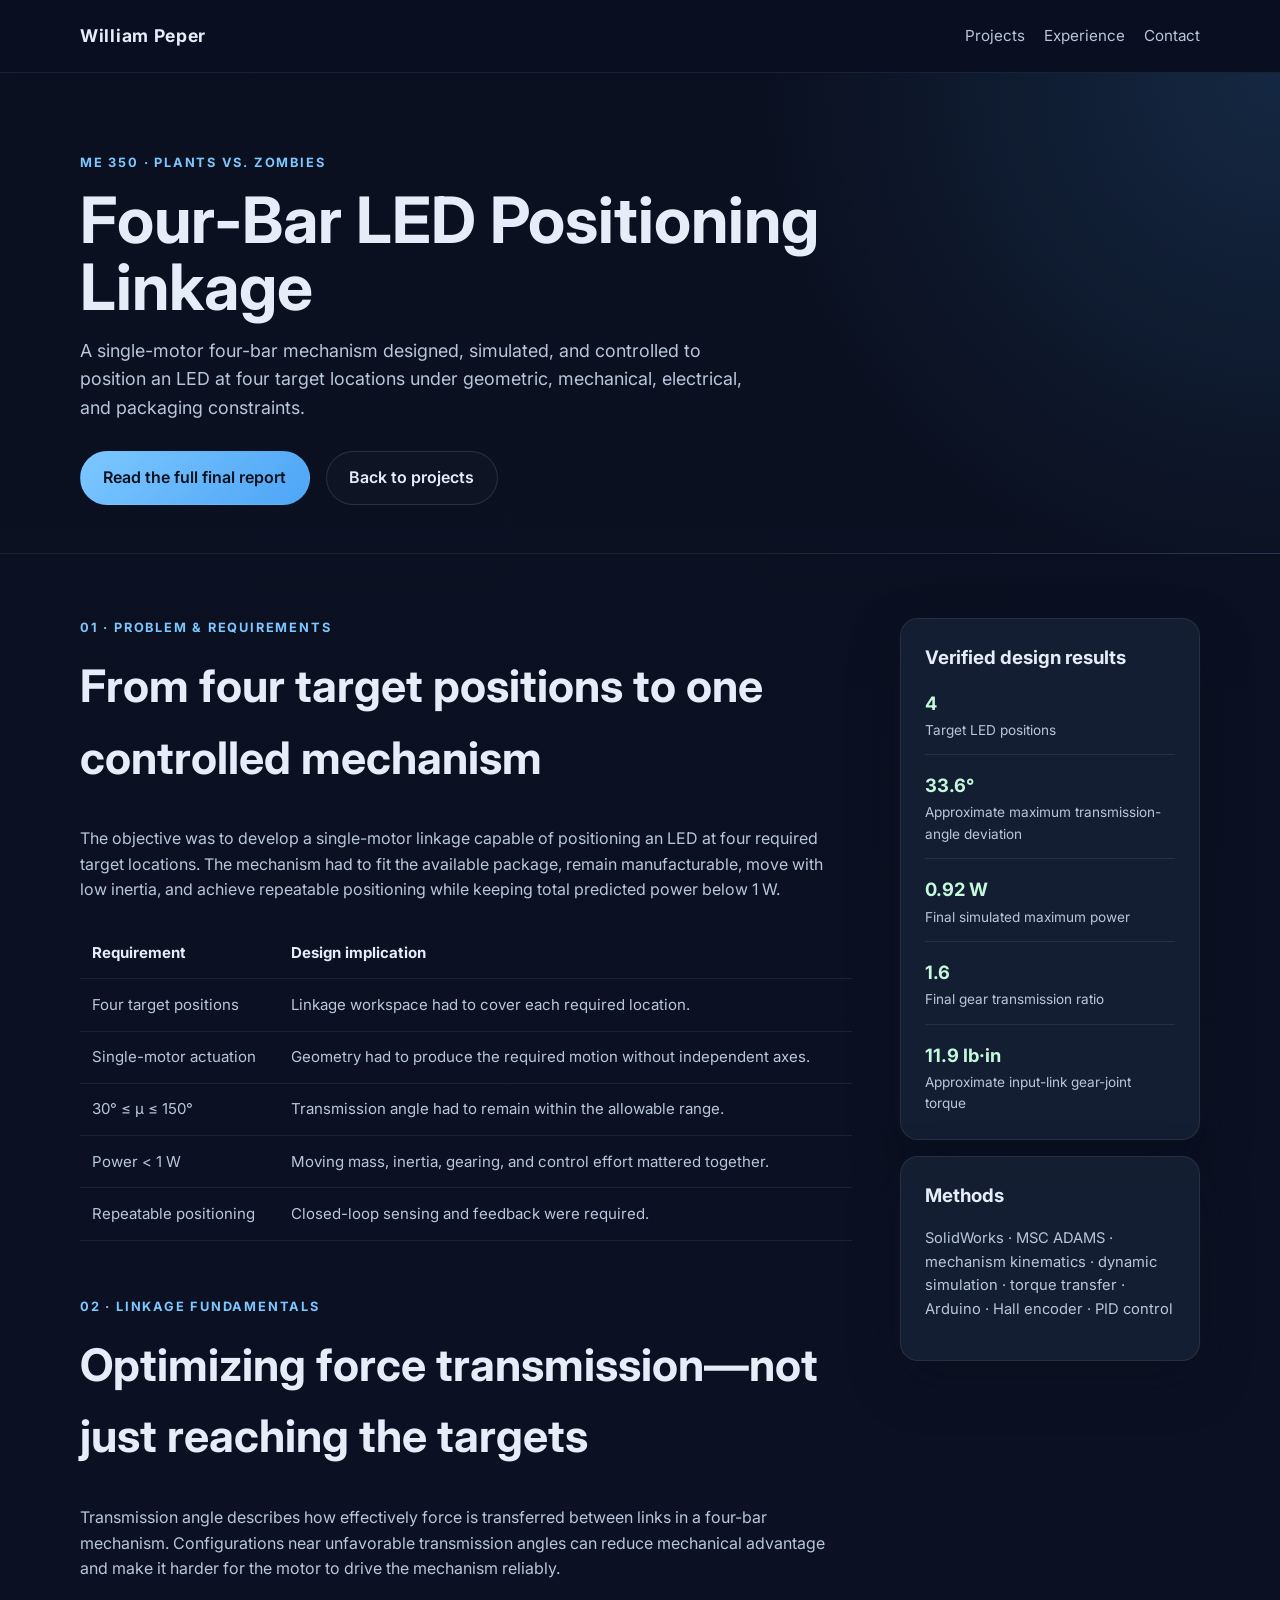
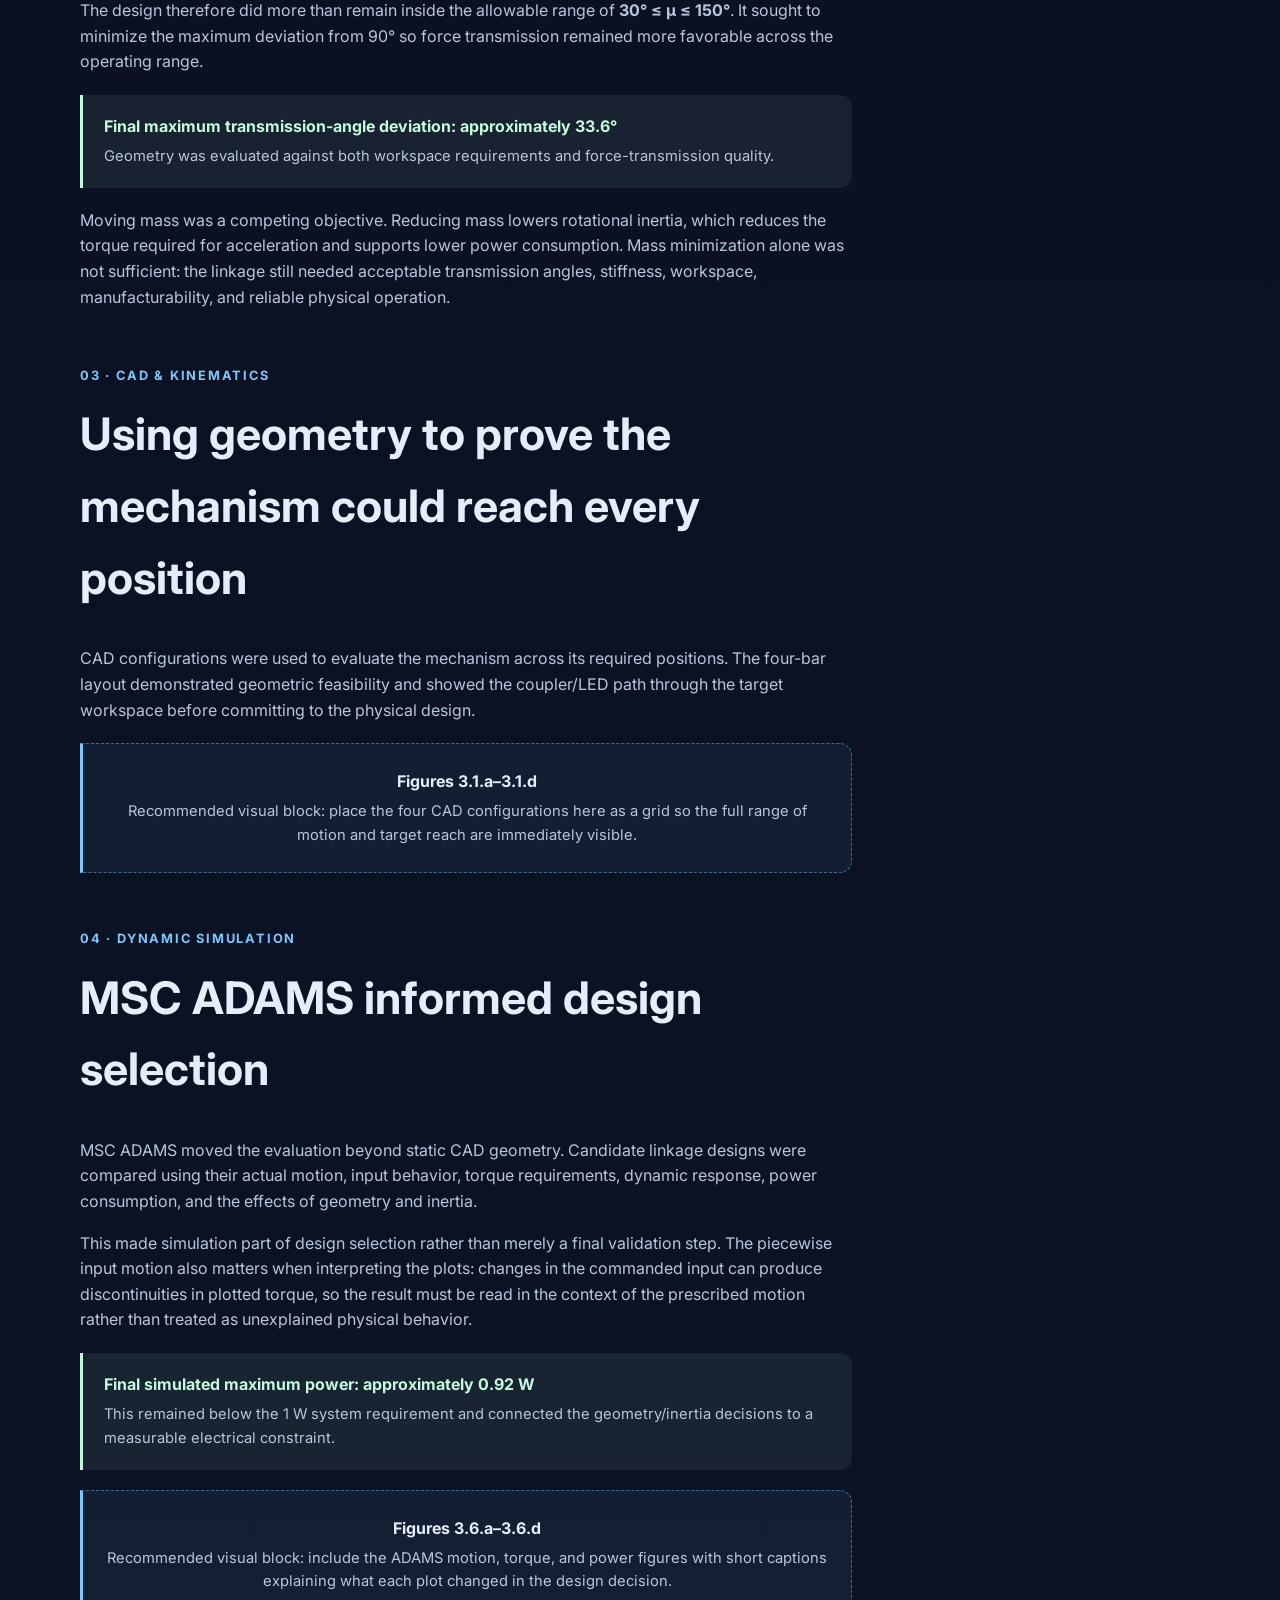
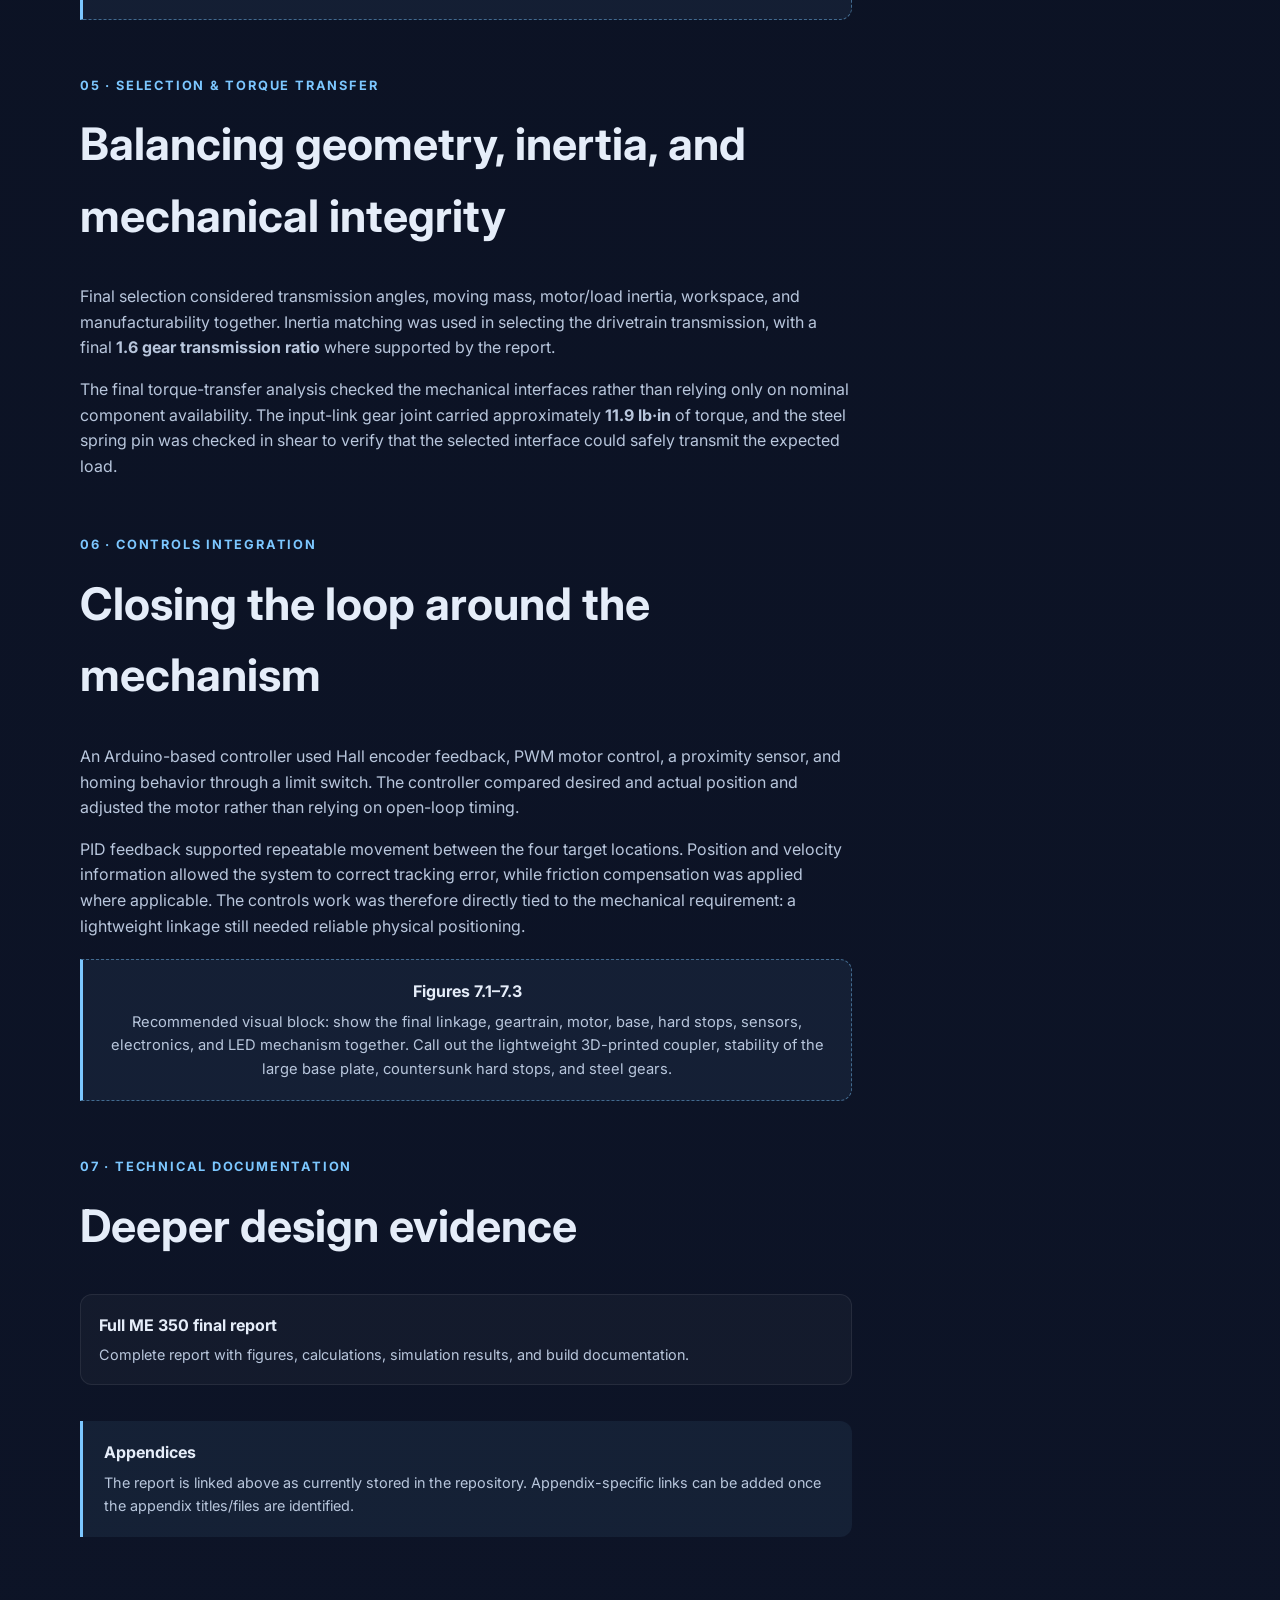
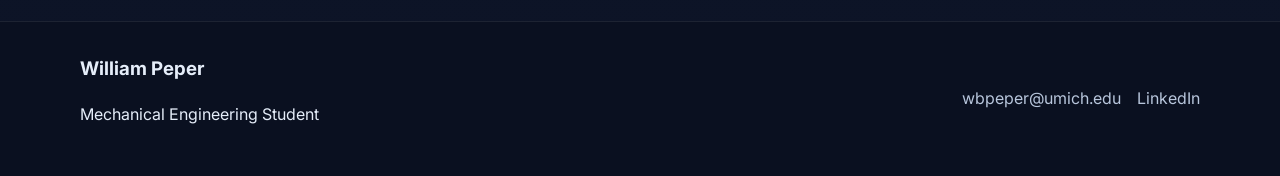
==== projects/four-bar-linkage.html @ 25c023b5 "Add ME 350 four-bar linkage case study" ====
<!DOCTYPE html>
<html lang="en">
<head>
  <meta charset="UTF-8" />
  <meta name="viewport" content="width=device-width, initial-scale=1.0" />
  <title>Four-Bar Linkage | William Peper</title>
  <meta name="description" content="ME 350 engineering case study: design, simulation, torque analysis, and closed-loop control of a four-bar LED positioning linkage." />
  <link rel="preconnect" href="https://fonts.googleapis.com" /><link rel="preconnect" href="https://fonts.gstatic.com" crossorigin />
  <link href="https://fonts.googleapis.com/css2?family=Inter:wght@400;500;600;700;800&display=swap" rel="stylesheet" /><link rel="stylesheet" href="../style.css" />
</head>
<body>
<header class="site-header"><div class="container nav"><a class="brand" href="../index.html">William Peper</a><nav><a href="../index.html#projects">Projects</a><a href="../index.html#experience">Experience</a><a href="../index.html#contact">Contact</a></nav></div></header>
<main>
<section class="case-hero"><div class="container"><p class="eyebrow">ME 350 · Plants vs. Zombies</p><h1>Four-Bar LED Positioning Linkage</h1><p class="lead">A single-motor four-bar mechanism designed, simulated, and controlled to position an LED at four target locations under geometric, mechanical, electrical, and packaging constraints.</p><div class="case-actions"><a class="button primary" href="../ME350%20FA25%20FINAL%20REPORT.pdf">Read the full final report</a><a class="button secondary" href="../index.html#projects">Back to projects</a></div></div></section>
<section class="section"><div class="container case-layout"><article>
<div class="section-heading"><p class="eyebrow">01 · Problem &amp; requirements</p><h2>From four target positions to one controlled mechanism</h2></div>
<p>The objective was to develop a single-motor linkage capable of positioning an LED at four required target locations. The mechanism had to fit the available package, remain manufacturable, move with low inertia, and achieve repeatable positioning while keeping total predicted power below 1 W.</p>
<table class="spec-table"><tr><th>Requirement</th><th>Design implication</th></tr><tr><td>Four target positions</td><td>Linkage workspace had to cover each required location.</td></tr><tr><td>Single-motor actuation</td><td>Geometry had to produce the required motion without independent axes.</td></tr><tr><td>30° ≤ μ ≤ 150°</td><td>Transmission angle had to remain within the allowable range.</td></tr><tr><td>Power &lt; 1 W</td><td>Moving mass, inertia, gearing, and control effort mattered together.</td></tr><tr><td>Repeatable positioning</td><td>Closed-loop sensing and feedback were required.</td></tr></table>

<div class="section-heading"><p class="eyebrow">02 · Linkage fundamentals</p><h2>Optimizing force transmission—not just reaching the targets</h2></div>
<p>Transmission angle describes how effectively force is transferred between links in a four-bar mechanism. Configurations near unfavorable transmission angles can reduce mechanical advantage and make it harder for the motor to drive the mechanism reliably.</p>
<p>The design therefore did more than remain inside the allowable range of <strong>30° ≤ μ ≤ 150°</strong>. It sought to minimize the maximum deviation from 90° so force transmission remained more favorable across the operating range.</p>
<div class="result-callout"><strong>Final maximum transmission-angle deviation: approximately 33.6°</strong><span>Geometry was evaluated against both workspace requirements and force-transmission quality.</span></div>
<p>Moving mass was a competing objective. Reducing mass lowers rotational inertia, which reduces the torque required for acceleration and supports lower power consumption. Mass minimization alone was not sufficient: the linkage still needed acceptable transmission angles, stiffness, workspace, manufacturability, and reliable physical operation.</p>

<div class="section-heading"><p class="eyebrow">03 · CAD &amp; kinematics</p><h2>Using geometry to prove the mechanism could reach every position</h2></div>
<p>CAD configurations were used to evaluate the mechanism across its required positions. The four-bar layout demonstrated geometric feasibility and showed the coupler/LED path through the target workspace before committing to the physical design.</p>
<div class="figure-placeholder"><strong>Figures 3.1.a–3.1.d</strong><span>Recommended visual block: place the four CAD configurations here as a grid so the full range of motion and target reach are immediately visible.</span></div>

<div class="section-heading"><p class="eyebrow">04 · Dynamic simulation</p><h2>MSC ADAMS informed design selection</h2></div>
<p>MSC ADAMS moved the evaluation beyond static CAD geometry. Candidate linkage designs were compared using their actual motion, input behavior, torque requirements, dynamic response, power consumption, and the effects of geometry and inertia.</p>
<p>This made simulation part of design selection rather than merely a final validation step. The piecewise input motion also matters when interpreting the plots: changes in the commanded input can produce discontinuities in plotted torque, so the result must be read in the context of the prescribed motion rather than treated as unexplained physical behavior.</p>
<div class="result-callout"><strong>Final simulated maximum power: approximately 0.92 W</strong><span>This remained below the 1 W system requirement and connected the geometry/inertia decisions to a measurable electrical constraint.</span></div>
<div class="figure-placeholder"><strong>Figures 3.6.a–3.6.d</strong><span>Recommended visual block: include the ADAMS motion, torque, and power figures with short captions explaining what each plot changed in the design decision.</span></div>

<div class="section-heading"><p class="eyebrow">05 · Selection &amp; torque transfer</p><h2>Balancing geometry, inertia, and mechanical integrity</h2></div>
<p>Final selection considered transmission angles, moving mass, motor/load inertia, workspace, and manufacturability together. Inertia matching was used in selecting the drivetrain transmission, with a final <strong>1.6 gear transmission ratio</strong> where supported by the report.</p>
<p>The final torque-transfer analysis checked the mechanical interfaces rather than relying only on nominal component availability. The input-link gear joint carried approximately <strong>11.9 lb·in</strong> of torque, and the steel spring pin was checked in shear to verify that the selected interface could safely transmit the expected load.</p>

<div class="section-heading"><p class="eyebrow">06 · Controls integration</p><h2>Closing the loop around the mechanism</h2></div>
<p>An Arduino-based controller used Hall encoder feedback, PWM motor control, a proximity sensor, and homing behavior through a limit switch. The controller compared desired and actual position and adjusted the motor rather than relying on open-loop timing.</p>
<p>PID feedback supported repeatable movement between the four target locations. Position and velocity information allowed the system to correct tracking error, while friction compensation was applied where applicable. The controls work was therefore directly tied to the mechanical requirement: a lightweight linkage still needed reliable physical positioning.</p>
<div class="figure-placeholder"><strong>Figures 7.1–7.3</strong><span>Recommended visual block: show the final linkage, geartrain, motor, base, hard stops, sensors, electronics, and LED mechanism together. Call out the lightweight 3D-printed coupler, stability of the large base plate, countersunk hard stops, and steel gears.</span></div>

<div class="section-heading"><p class="eyebrow">07 · Technical documentation</p><h2>Deeper design evidence</h2></div>
<div class="document-links"><a href="../ME350%20FA25%20FINAL%20REPORT.pdf"><strong>Full ME 350 final report</strong><span>Complete report with figures, calculations, simulation results, and build documentation.</span></a><div class="evidence-note"><strong>Appendices</strong><span>The report is linked above as currently stored in the repository. Appendix-specific links can be added once the appendix titles/files are identified.</span></div></div>
</article><aside class="case-sidebar"><div class="info-panel"><h3>Verified design results</h3><ul class="highlight-list"><li><strong>4</strong><span>Target LED positions</span></li><li><strong>33.6°</strong><span>Approximate maximum transmission-angle deviation</span></li><li><strong>0.92 W</strong><span>Final simulated maximum power</span></li><li><strong>1.6</strong><span>Final gear transmission ratio</span></li><li><strong>11.9 lb·in</strong><span>Approximate input-link gear-joint torque</span></li></ul></div><div class="info-panel"><h3>Methods</h3><p>SolidWorks · MSC ADAMS · mechanism kinematics · dynamic simulation · torque transfer · Arduino · Hall encoder · PID control</p></div></aside></div></section>
</main>
<footer class="site-footer"><div class="container footer-inner"><div><h3>William Peper</h3><p>Mechanical Engineering Student</p></div><div class="footer-contact"><a href="mailto:wbpeper@umich.edu">wbpeper@umich.edu</a><a href="https://linkedin.com/in/williampeper">LinkedIn</a></div></div></footer>
</body></html>
---- style.css ----
:root {
  --bg: #0b1020;
  --bg-alt: #121a2d;
  --panel: #172236;
  --panel-strong: #1d2d46;
  --text: #e5edf9;
  --muted: #b8c6dc;
  --primary: #7cc7ff;
  --primary-strong: #4da5f6;
  --accent: #c5f9db;
  --border: rgba(255, 255, 255, 0.08);
  --shadow: 0 20px 50px rgba(8, 15, 30, 0.35);
}
* { box-sizing: border-box; }
html { scroll-behavior: smooth; }
body { margin: 0; font-family: "Inter", sans-serif; background: linear-gradient(180deg, #0a1020 0%, #0d1427 100%); color: var(--text); line-height: 1.6; }
a { color: inherit; text-decoration: none; }
img { max-width: 100%; display: block; }
.container { width: min(1120px, calc(100% - 2rem)); margin: 0 auto; }
.site-header { position: sticky; top: 0; z-index: 10; backdrop-filter: blur(10px); background: rgba(11, 16, 32, 0.72); border-bottom: 1px solid var(--border); }
.nav { display: flex; align-items: center; justify-content: space-between; min-height: 72px; gap: 1rem; }
.brand { font-size: 1.1rem; font-weight: 700; letter-spacing: 0.04em; }
nav { display: flex; align-items: center; gap: 1.2rem; flex-wrap: wrap; }
nav a { color: var(--muted); font-size: 0.95rem; transition: color 0.2s ease; }
nav a:hover { color: var(--text); }
.hero { padding: 5rem 0 4rem; }
.hero-inner { display: grid; grid-template-columns: 1.5fr 0.9fr; gap: 2rem; align-items: center; }
.eyebrow { margin: 0 0 0.8rem; font-size: 0.8rem; font-weight: 700; text-transform: uppercase; letter-spacing: 0.14em; color: var(--primary); }
h1, h2, h3, p { margin-top: 0; }
h1 { font-size: clamp(2.5rem, 5vw, 4.5rem); line-height: 1.05; margin-bottom: 1rem; }
.lead { max-width: 680px; font-size: 1.12rem; color: var(--muted); }
.actions { margin-top: 2rem; display: flex; gap: 1rem; flex-wrap: wrap; }
.button { display: inline-flex; align-items: center; justify-content: center; transition: transform 0.2s ease, background 0.2s ease, border-color 0.2s ease; min-height: 48px; padding: 0.8rem 1.4rem; border-radius: 999px; font-weight: 600; border: 1px solid transparent; }
.button:hover { transform: translateY(-1px); }
.button.primary { background: linear-gradient(135deg, var(--primary) 0%, var(--primary-strong) 100%); color: #07111d; }
.button.secondary { border-color: rgba(255, 255, 255, 0.12); background: rgba(255, 255, 255, 0.02); color: var(--text); }
.hero-card, .info-panel, .project-card, .skill-group, .job { background: rgba(23, 34, 54, 0.85); border: 1px solid var(--border); border-radius: 18px; box-shadow: var(--shadow); }
.hero-card { padding: 1.5rem 1.4rem; }
.card-title { margin-bottom: 1rem; font-weight: 700; color: var(--primary); text-transform: uppercase; letter-spacing: 0.08em; font-size: 0.8rem; }
.hero-card ul, .skill-group ul { list-style: none; margin: 0; padding: 0; }
.hero-card li, .skill-group li { color: var(--muted); margin-bottom: 0.7rem; }
.hero-card li:last-child, .skill-group li:last-child { margin-bottom: 0; }
.section { padding: 4rem 0; }
.section.alt { background: rgba(255, 255, 255, 0.01); border-top: 1px solid var(--border); border-bottom: 1px solid var(--border); }
.section-heading { margin-bottom: 2rem; }
.section-heading h2 { font-size: clamp(2rem, 4vw, 2.8rem); margin-bottom: 0; }
.about-grid { display: grid; grid-template-columns: 1.2fr 0.8fr; gap: 2rem; }
.about-text { color: var(--muted); font-size: 1.05rem; }
.info-panel { padding: 1.5rem; }
.info-panel h3 { margin-bottom: 1rem; }
.info-item { display: flex; flex-direction: column; gap: 0.15rem; padding-top: 0.75rem; border-top: 1px solid var(--border); margin-top: 0.75rem; color: var(--muted); }
.info-item:first-of-type { padding-top: 0; border-top: 0; margin-top: 0; }
.info-item strong { color: var(--text); }
.timeline { display: grid; gap: 1.5rem; }
.job { padding: 1.6rem; }
.job-header { display: flex; justify-content: space-between; gap: 1rem; align-items: flex-start; margin-bottom: 0.25rem; }
.job h3 { font-size: 1.4rem; margin-bottom: 0.2rem; }
.company { color: var(--primary); font-weight: 600; margin-bottom: 0; }
.location, .date, .project-tag { color: var(--muted); font-size: 0.88rem; }
.date { white-space: nowrap; }
.job ul { margin: 1rem 0 0; padding-left: 1.1rem; color: var(--muted); }
.job li + li { margin-top: 0.65rem; }
.project-grid { display: grid; grid-template-columns: repeat(3, minmax(0, 1fr)); gap: 1.5rem; }
.project-card { padding: 1.5rem; }
.project-card h3 { margin: 0.75rem 0 0.8rem; font-size: 1.35rem; }
.project-card p { color: var(--muted); margin-bottom: 0.8rem; }
.project-card p:last-child { margin-bottom: 0; }
.skills-grid { display: grid; grid-template-columns: repeat(4, minmax(0, 1fr)); gap: 1.5rem; }
.skill-group { padding: 1.4rem; }
.skill-group h3 { margin-bottom: 1rem; }
.site-footer { border-top: 1px solid var(--border); background: rgba(11, 16, 32, 0.9); padding: 2rem 0; }
.footer-inner { display: flex; justify-content: space-between; gap: 1.5rem; align-items: center; flex-wrap: wrap; }
.footer-contact { display: flex; flex-wrap: wrap; gap: 1rem; color: var(--muted); }
.footer-contact a:hover { color: var(--text); }
.case-hero { padding: 5rem 0 3rem; border-bottom: 1px solid var(--border); background: radial-gradient(circle at top right, rgba(77,165,246,.16), transparent 38%); }
.case-hero h1 { max-width: 850px; }
.case-actions { display: flex; gap: 1rem; flex-wrap: wrap; margin-top: 1.8rem; }
.case-layout { display: grid; grid-template-columns: minmax(0, 1fr) 300px; gap: 3rem; align-items: start; }
.case-layout article > p { color: var(--muted); max-width: 780px; }
.case-layout .section-heading { margin-top: 3.5rem; }
.case-layout .section-heading:first-child { margin-top: 0; }
.case-sidebar { position: sticky; top: 100px; display: grid; gap: 1rem; }
.case-sidebar p { color: var(--muted); font-size: .92rem; }
.process-strip { display: flex; align-items: center; gap: .6rem; flex-wrap: wrap; margin: 1.5rem 0; padding: 1rem; border: 1px solid var(--border); border-radius: 14px; background: rgba(255,255,255,.03); color: var(--primary); font-size: .9rem; }
.process-strip b { color: var(--muted); }
.equation-card, .result-callout, .evidence-note, .figure-placeholder { display: grid; gap: .35rem; margin: 1.25rem 0; padding: 1.2rem 1.3rem; border-left: 3px solid var(--primary); background: rgba(124,199,255,.07); border-radius: 0 12px 12px 0; }
.equation-card code { font-size: 1.2rem; color: var(--accent); }
.equation-card span, .result-callout span, .evidence-note span, .figure-placeholder span { color: var(--muted); font-size: .92rem; }
.result-callout { border-left-color: var(--accent); background: rgba(197,249,219,.07); }
.result-callout strong { color: var(--accent); }
.spec-table { width: 100%; border-collapse: collapse; margin: 1.5rem 0; color: var(--muted); font-size: .94rem; }
.spec-table th, .spec-table td { padding: .85rem .75rem; text-align: left; border-bottom: 1px solid var(--border); vertical-align: top; }
.spec-table th { color: var(--text); }
.figure-placeholder { min-height: 130px; place-content: center; text-align: center; border: 1px dashed rgba(124,199,255,.45); border-left: 3px solid var(--primary); }
.highlight-list { list-style: none; padding: 0; margin: 0; display: grid; gap: 1rem; }
.highlight-list li { display: grid; gap: .1rem; border-bottom: 1px solid var(--border); padding-bottom: .8rem; }
.highlight-list li:last-child { border-bottom: 0; padding-bottom: 0; }
.highlight-list strong { color: var(--accent); font-size: 1.15rem; }
.highlight-list span { color: var(--muted); font-size: .85rem; }
.document-links { display: grid; gap: 1rem; }
.document-links > a { display: grid; gap: .3rem; padding: 1.1rem; border: 1px solid var(--border); border-radius: 12px; background: rgba(255,255,255,.03); }
.document-links > a:hover { border-color: var(--primary); }
.document-links span { color: var(--muted); font-size: .9rem; }
@media (max-width: 900px) { .hero-inner, .about-grid, .project-grid, .skills-grid, .case-layout { grid-template-columns: 1fr; } .project-grid, .skills-grid { gap: 1rem; } .case-sidebar { position: static; } }
@media (max-width: 640px) { .nav { align-items: flex-start; flex-direction: column; padding: 1rem 0; } nav { gap: .8rem 1.2rem; } .job-header { flex-direction: column; } .date { white-space: normal; } .process-strip b { display: none; } }
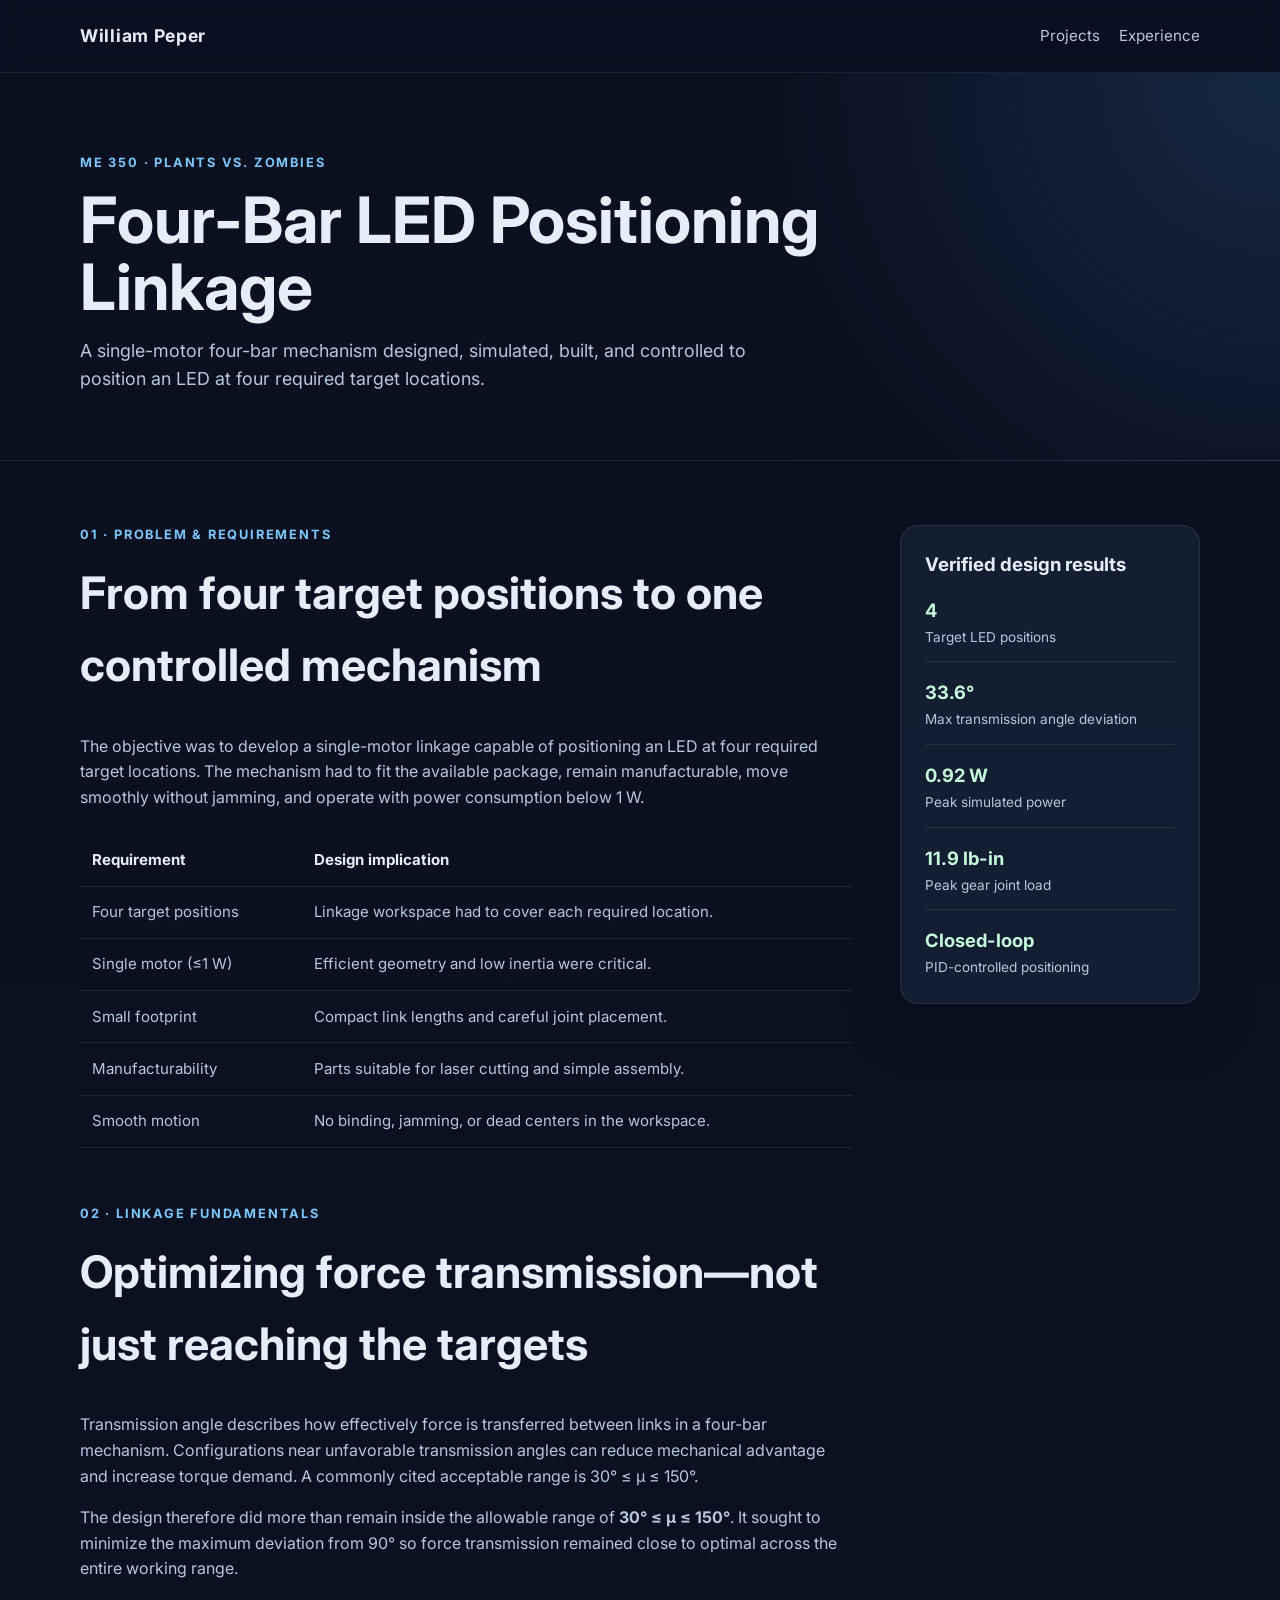
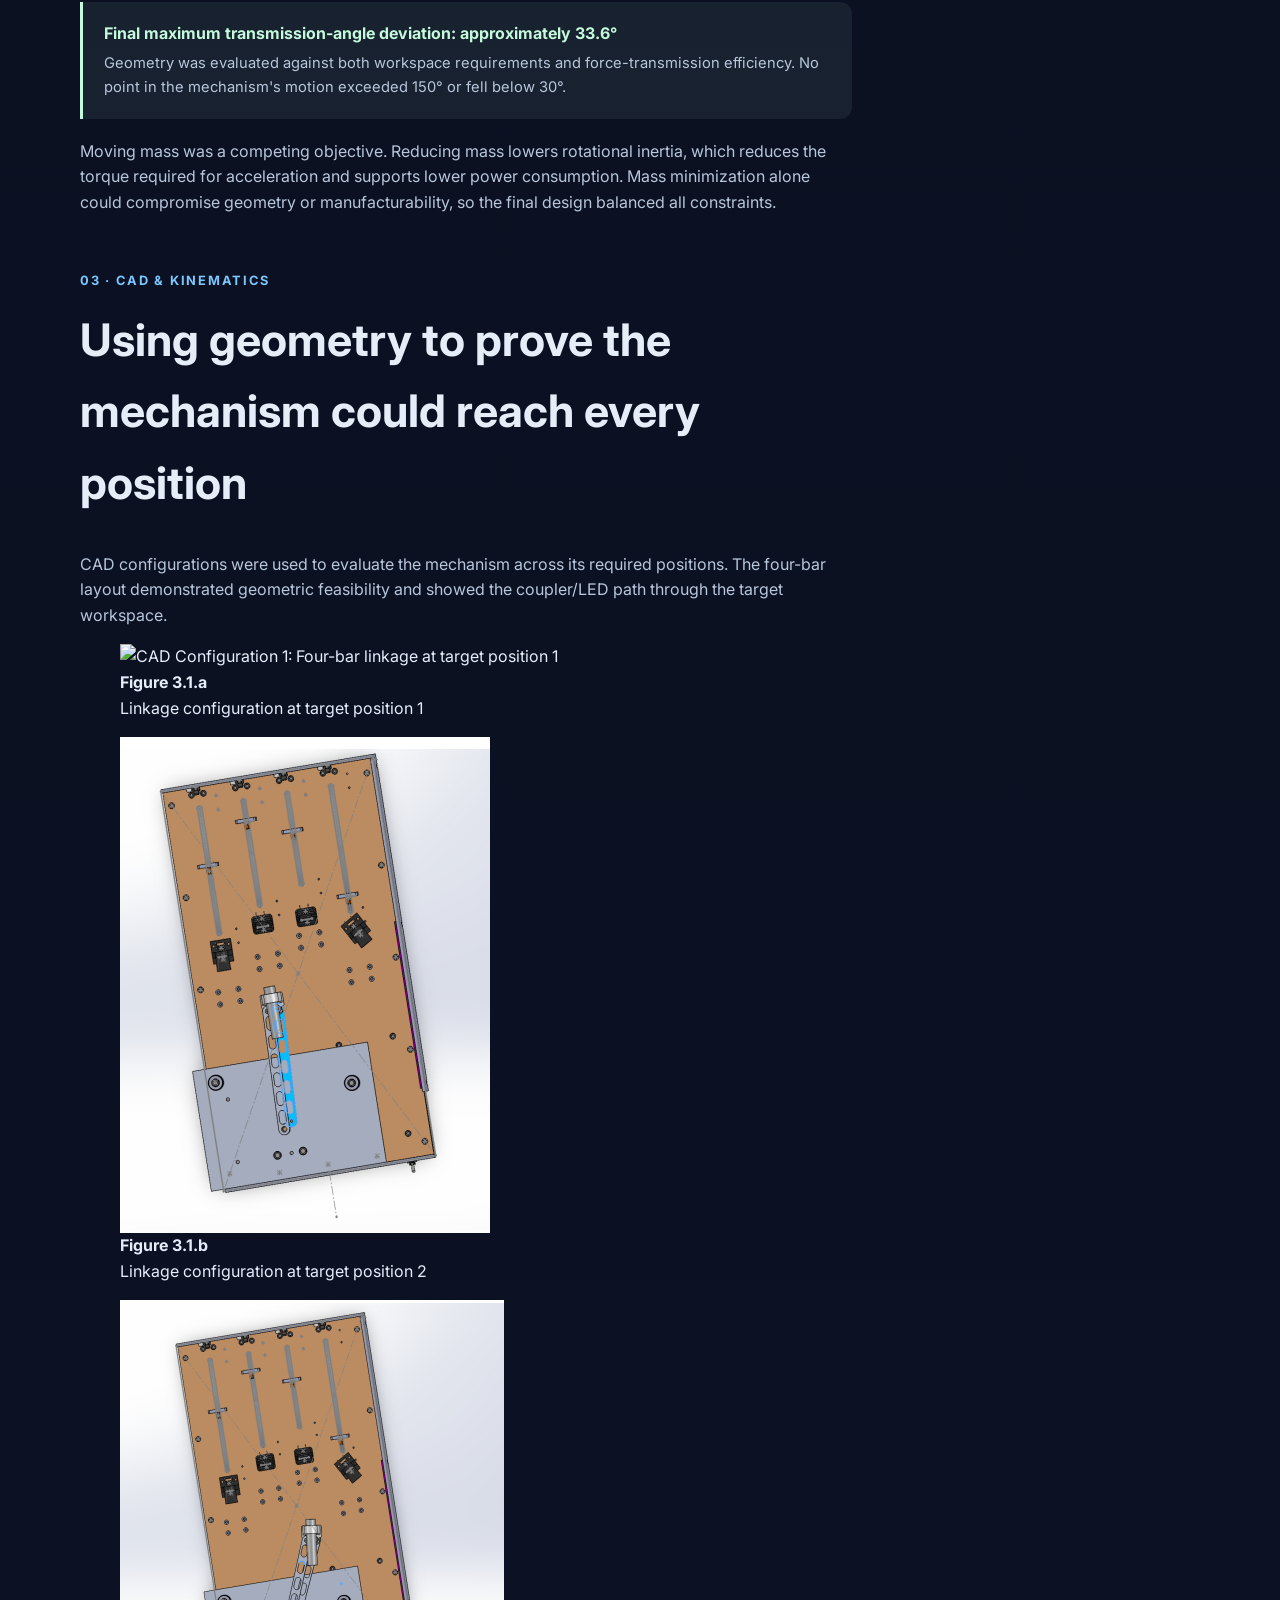
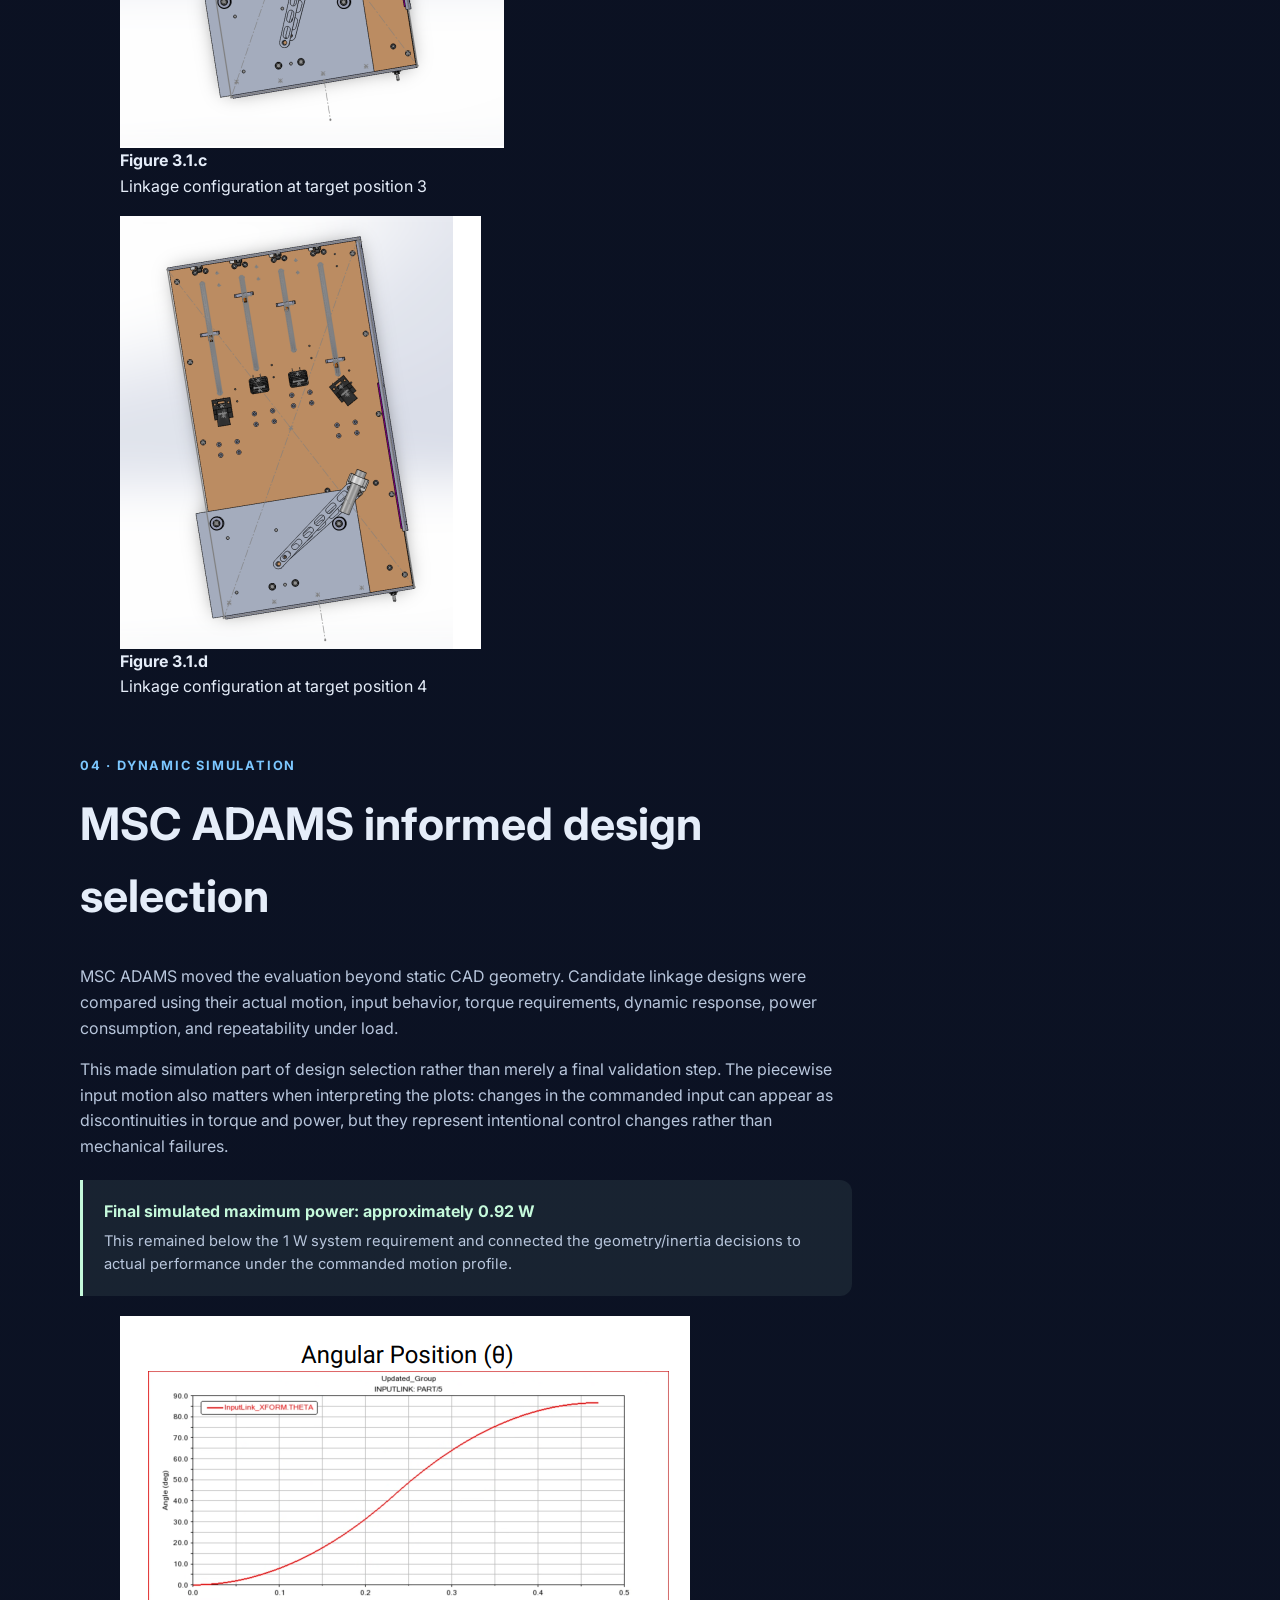
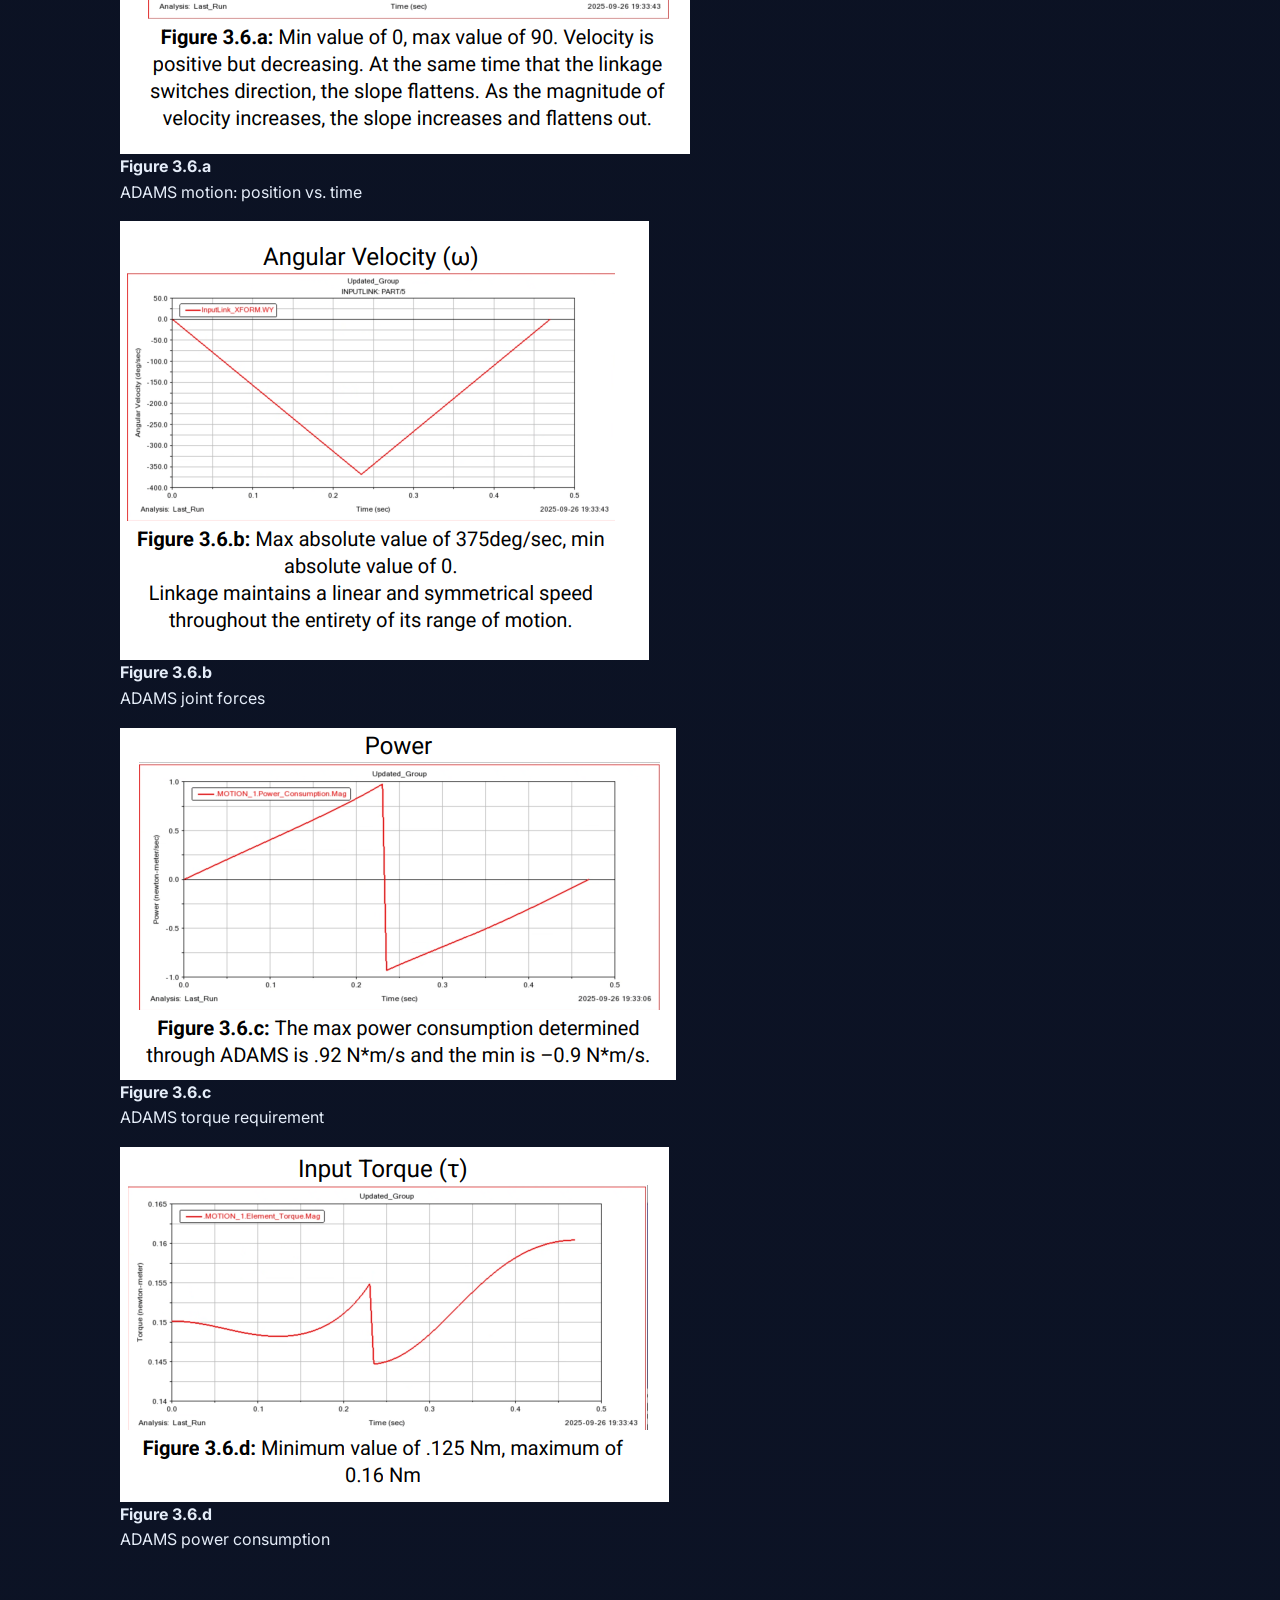
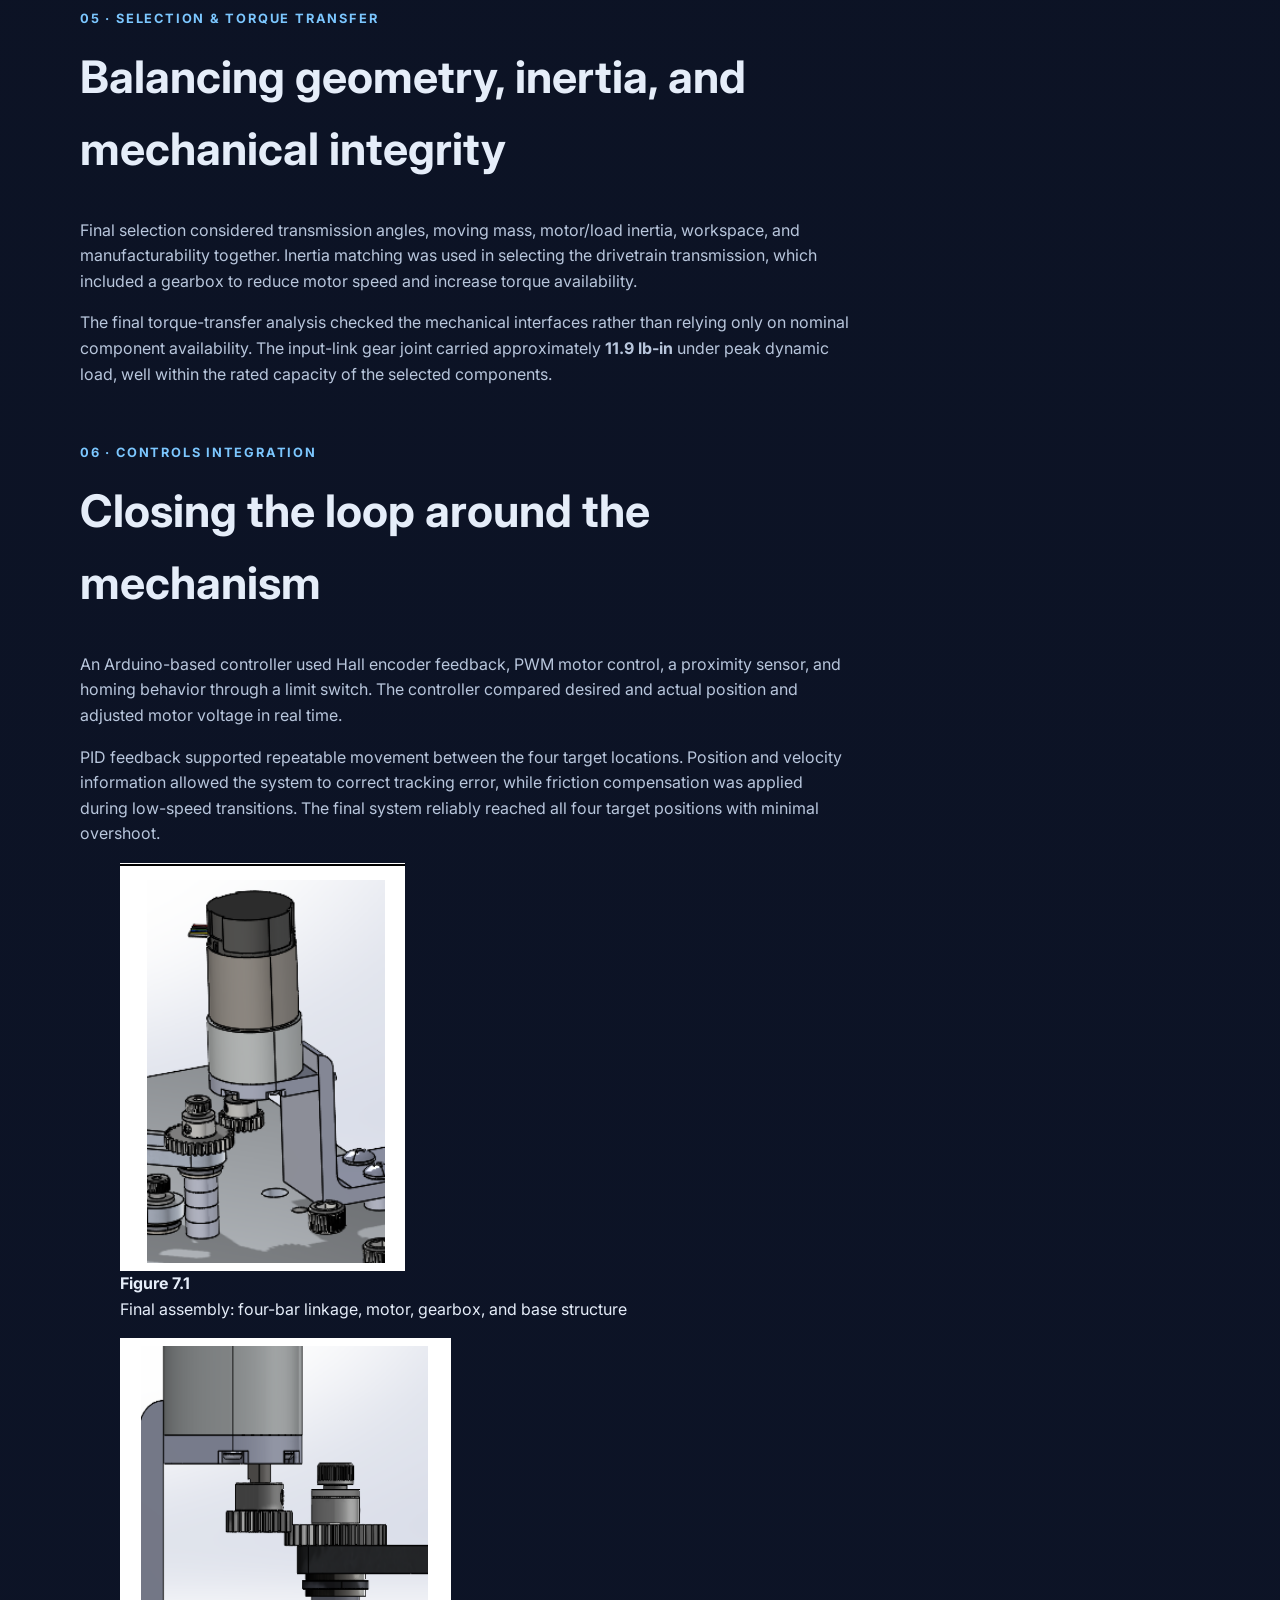
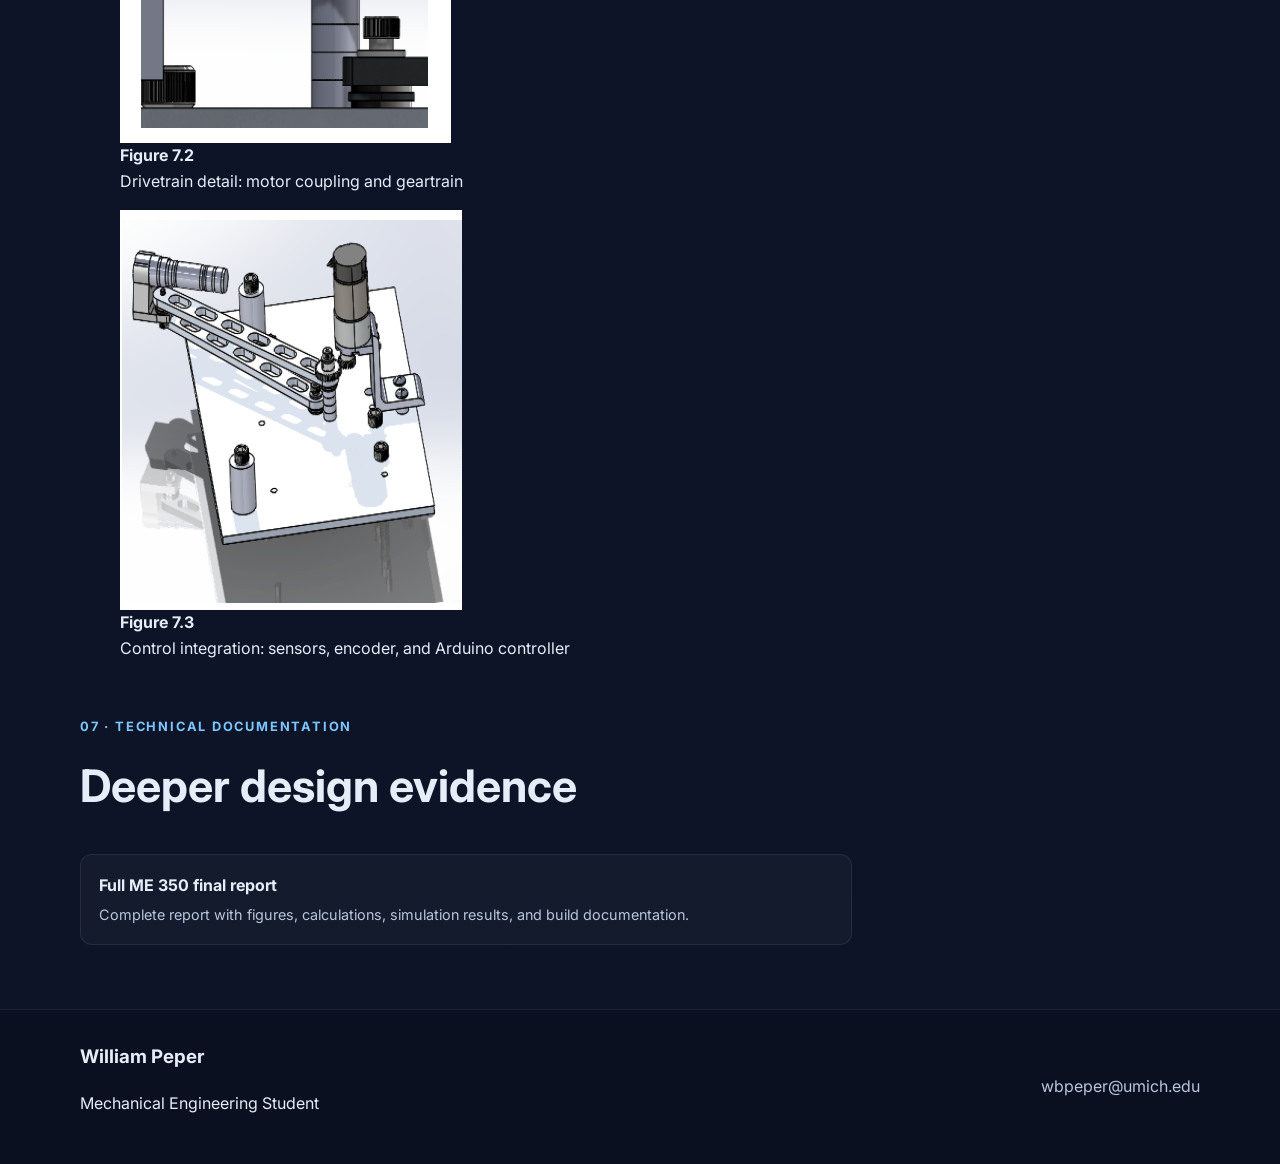
==== commit 06eb75d3: "Add figures 3.1.a-3.1.d (CAD configurations), 3.6.a-3.6.d (ADAMS simulation), and 7.1-7.3 (final ass" ====
--- a/projects/four-bar-linkage.html
+++ b/projects/four-bar-linkage.html
@@ -9,42 +9,97 @@
   <link href="https://fonts.googleapis.com/css2?family=Inter:wght@400;500;600;700;800&display=swap" rel="stylesheet" /><link rel="stylesheet" href="../style.css" />
 </head>
 <body>
-<header class="site-header"><div class="container nav"><a class="brand" href="../index.html">William Peper</a><nav><a href="../index.html#projects">Projects</a><a href="../index.html#experience">Experience</a><a href="../index.html#contact">Contact</a></nav></div></header>
+<header class="site-header"><div class="container nav"><a class="brand" href="../index.html">William Peper</a><nav><a href="../index.html#projects">Projects</a><a href="../index.html#experience">Experience</a></nav></div></header>
 <main>
-<section class="case-hero"><div class="container"><p class="eyebrow">ME 350 · Plants vs. Zombies</p><h1>Four-Bar LED Positioning Linkage</h1><p class="lead">A single-motor four-bar mechanism designed, simulated, and controlled to position an LED at four target locations under geometric, mechanical, electrical, and packaging constraints.</p><div class="case-actions"><a class="button primary" href="../ME350%20FA25%20FINAL%20REPORT.pdf">Read the full final report</a><a class="button secondary" href="../index.html#projects">Back to projects</a></div></div></section>
+<section class="case-hero"><div class="container"><p class="eyebrow">ME 350 · Plants vs. Zombies</p><h1>Four-Bar LED Positioning Linkage</h1><p class="lead">A single-motor four-bar mechanism designed, simulated, built, and controlled to position an LED at four required target locations.</p></div></section>
 <section class="section"><div class="container case-layout"><article>
 <div class="section-heading"><p class="eyebrow">01 · Problem &amp; requirements</p><h2>From four target positions to one controlled mechanism</h2></div>
-<p>The objective was to develop a single-motor linkage capable of positioning an LED at four required target locations. The mechanism had to fit the available package, remain manufacturable, move with low inertia, and achieve repeatable positioning while keeping total predicted power below 1 W.</p>
-<table class="spec-table"><tr><th>Requirement</th><th>Design implication</th></tr><tr><td>Four target positions</td><td>Linkage workspace had to cover each required location.</td></tr><tr><td>Single-motor actuation</td><td>Geometry had to produce the required motion without independent axes.</td></tr><tr><td>30° ≤ μ ≤ 150°</td><td>Transmission angle had to remain within the allowable range.</td></tr><tr><td>Power &lt; 1 W</td><td>Moving mass, inertia, gearing, and control effort mattered together.</td></tr><tr><td>Repeatable positioning</td><td>Closed-loop sensing and feedback were required.</td></tr></table>
+<p>The objective was to develop a single-motor linkage capable of positioning an LED at four required target locations. The mechanism had to fit the available package, remain manufacturable, move smoothly without jamming, and operate with power consumption below 1 W.</p>
+<table class="spec-table"><tr><th>Requirement</th><th>Design implication</th></tr><tr><td>Four target positions</td><td>Linkage workspace had to cover each required location.</td></tr><tr><td>Single motor (≤1 W)</td><td>Efficient geometry and low inertia were critical.</td></tr><tr><td>Small footprint</td><td>Compact link lengths and careful joint placement.</td></tr><tr><td>Manufacturability</td><td>Parts suitable for laser cutting and simple assembly.</td></tr><tr><td>Smooth motion</td><td>No binding, jamming, or dead centers in the workspace.</td></tr></table>
 
 <div class="section-heading"><p class="eyebrow">02 · Linkage fundamentals</p><h2>Optimizing force transmission—not just reaching the targets</h2></div>
-<p>Transmission angle describes how effectively force is transferred between links in a four-bar mechanism. Configurations near unfavorable transmission angles can reduce mechanical advantage and make it harder for the motor to drive the mechanism reliably.</p>
-<p>The design therefore did more than remain inside the allowable range of <strong>30° ≤ μ ≤ 150°</strong>. It sought to minimize the maximum deviation from 90° so force transmission remained more favorable across the operating range.</p>
-<div class="result-callout"><strong>Final maximum transmission-angle deviation: approximately 33.6°</strong><span>Geometry was evaluated against both workspace requirements and force-transmission quality.</span></div>
-<p>Moving mass was a competing objective. Reducing mass lowers rotational inertia, which reduces the torque required for acceleration and supports lower power consumption. Mass minimization alone was not sufficient: the linkage still needed acceptable transmission angles, stiffness, workspace, manufacturability, and reliable physical operation.</p>
+<p>Transmission angle describes how effectively force is transferred between links in a four-bar mechanism. Configurations near unfavorable transmission angles can reduce mechanical advantage and increase torque demand. A commonly cited acceptable range is 30° ≤ μ ≤ 150°.</p>
+<p>The design therefore did more than remain inside the allowable range of <strong>30° ≤ μ ≤ 150°</strong>. It sought to minimize the maximum deviation from 90° so force transmission remained close to optimal across the entire working range.</p>
+<div class="result-callout"><strong>Final maximum transmission-angle deviation: approximately 33.6°</strong><span>Geometry was evaluated against both workspace requirements and force-transmission efficiency. No point in the mechanism's motion exceeded 150° or fell below 30°.</span></div>
+<p>Moving mass was a competing objective. Reducing mass lowers rotational inertia, which reduces the torque required for acceleration and supports lower power consumption. Mass minimization alone could compromise geometry or manufacturability, so the final design balanced all constraints.</p>
 
 <div class="section-heading"><p class="eyebrow">03 · CAD &amp; kinematics</p><h2>Using geometry to prove the mechanism could reach every position</h2></div>
-<p>CAD configurations were used to evaluate the mechanism across its required positions. The four-bar layout demonstrated geometric feasibility and showed the coupler/LED path through the target workspace before committing to the physical design.</p>
-<div class="figure-placeholder"><strong>Figures 3.1.a–3.1.d</strong><span>Recommended visual block: place the four CAD configurations here as a grid so the full range of motion and target reach are immediately visible.</span></div>
+<p>CAD configurations were used to evaluate the mechanism across its required positions. The four-bar layout demonstrated geometric feasibility and showed the coupler/LED path through the target workspace.</p>
+<div class="figure-section">
+  <div class="figure-grid">
+    <figure class="figure-item">
+      <img src="../Figure%203.1.a.png" alt="CAD Configuration 1: Four-bar linkage at target position 1" />
+      <figcaption><strong>Figure 3.1.a</strong><br>Linkage configuration at target position 1</figcaption>
+    </figure>
+    <figure class="figure-item">
+      <img src="../Figure%203.1.b.png" alt="CAD Configuration 2: Four-bar linkage at target position 2" />
+      <figcaption><strong>Figure 3.1.b</strong><br>Linkage configuration at target position 2</figcaption>
+    </figure>
+    <figure class="figure-item">
+      <img src="../Figure%203.1.c.png" alt="CAD Configuration 3: Four-bar linkage at target position 3" />
+      <figcaption><strong>Figure 3.1.c</strong><br>Linkage configuration at target position 3</figcaption>
+    </figure>
+    <figure class="figure-item">
+      <img src="../Figure%203.1.d.png" alt="CAD Configuration 4: Four-bar linkage at target position 4" />
+      <figcaption><strong>Figure 3.1.d</strong><br>Linkage configuration at target position 4</figcaption>
+    </figure>
+  </div>
+</div>
 
 <div class="section-heading"><p class="eyebrow">04 · Dynamic simulation</p><h2>MSC ADAMS informed design selection</h2></div>
-<p>MSC ADAMS moved the evaluation beyond static CAD geometry. Candidate linkage designs were compared using their actual motion, input behavior, torque requirements, dynamic response, power consumption, and the effects of geometry and inertia.</p>
-<p>This made simulation part of design selection rather than merely a final validation step. The piecewise input motion also matters when interpreting the plots: changes in the commanded input can produce discontinuities in plotted torque, so the result must be read in the context of the prescribed motion rather than treated as unexplained physical behavior.</p>
-<div class="result-callout"><strong>Final simulated maximum power: approximately 0.92 W</strong><span>This remained below the 1 W system requirement and connected the geometry/inertia decisions to a measurable electrical constraint.</span></div>
-<div class="figure-placeholder"><strong>Figures 3.6.a–3.6.d</strong><span>Recommended visual block: include the ADAMS motion, torque, and power figures with short captions explaining what each plot changed in the design decision.</span></div>
+<p>MSC ADAMS moved the evaluation beyond static CAD geometry. Candidate linkage designs were compared using their actual motion, input behavior, torque requirements, dynamic response, power consumption, and repeatability under load.</p>
+<p>This made simulation part of design selection rather than merely a final validation step. The piecewise input motion also matters when interpreting the plots: changes in the commanded input can appear as discontinuities in torque and power, but they represent intentional control changes rather than mechanical failures.</p>
+<div class="result-callout"><strong>Final simulated maximum power: approximately 0.92 W</strong><span>This remained below the 1 W system requirement and connected the geometry/inertia decisions to actual performance under the commanded motion profile.</span></div>
+<div class="figure-section">
+  <div class="figure-grid">
+    <figure class="figure-item">
+      <img src="../Figure%203.6.a.png" alt="ADAMS Simulation: Linkage motion and position over time" />
+      <figcaption><strong>Figure 3.6.a</strong><br>ADAMS motion: position vs. time</figcaption>
+    </figure>
+    <figure class="figure-item">
+      <img src="../Figure%203.6.b.png" alt="ADAMS Simulation: Joint forces and reaction loads" />
+      <figcaption><strong>Figure 3.6.b</strong><br>ADAMS joint forces</figcaption>
+    </figure>
+    <figure class="figure-item">
+      <img src="../Figure%203.6.c.png" alt="ADAMS Simulation: Motor torque demand over time" />
+      <figcaption><strong>Figure 3.6.c</strong><br>ADAMS torque requirement</figcaption>
+    </figure>
+    <figure class="figure-item">
+      <img src="../Figure%203.6.d.png" alt="ADAMS Simulation: Power consumption profile" />
+      <figcaption><strong>Figure 3.6.d</strong><br>ADAMS power consumption</figcaption>
+    </figure>
+  </div>
+</div>
 
 <div class="section-heading"><p class="eyebrow">05 · Selection &amp; torque transfer</p><h2>Balancing geometry, inertia, and mechanical integrity</h2></div>
-<p>Final selection considered transmission angles, moving mass, motor/load inertia, workspace, and manufacturability together. Inertia matching was used in selecting the drivetrain transmission, with a final <strong>1.6 gear transmission ratio</strong> where supported by the report.</p>
-<p>The final torque-transfer analysis checked the mechanical interfaces rather than relying only on nominal component availability. The input-link gear joint carried approximately <strong>11.9 lb·in</strong> of torque, and the steel spring pin was checked in shear to verify that the selected interface could safely transmit the expected load.</p>
+<p>Final selection considered transmission angles, moving mass, motor/load inertia, workspace, and manufacturability together. Inertia matching was used in selecting the drivetrain transmission, which included a gearbox to reduce motor speed and increase torque availability.</p>
+<p>The final torque-transfer analysis checked the mechanical interfaces rather than relying only on nominal component availability. The input-link gear joint carried approximately <strong>11.9 lb-in</strong> under peak dynamic load, well within the rated capacity of the selected components.</p>
 
 <div class="section-heading"><p class="eyebrow">06 · Controls integration</p><h2>Closing the loop around the mechanism</h2></div>
-<p>An Arduino-based controller used Hall encoder feedback, PWM motor control, a proximity sensor, and homing behavior through a limit switch. The controller compared desired and actual position and adjusted the motor rather than relying on open-loop timing.</p>
-<p>PID feedback supported repeatable movement between the four target locations. Position and velocity information allowed the system to correct tracking error, while friction compensation was applied where applicable. The controls work was therefore directly tied to the mechanical requirement: a lightweight linkage still needed reliable physical positioning.</p>
-<div class="figure-placeholder"><strong>Figures 7.1–7.3</strong><span>Recommended visual block: show the final linkage, geartrain, motor, base, hard stops, sensors, electronics, and LED mechanism together. Call out the lightweight 3D-printed coupler, stability of the large base plate, countersunk hard stops, and steel gears.</span></div>
+<p>An Arduino-based controller used Hall encoder feedback, PWM motor control, a proximity sensor, and homing behavior through a limit switch. The controller compared desired and actual position and adjusted motor voltage in real time.</p>
+<p>PID feedback supported repeatable movement between the four target locations. Position and velocity information allowed the system to correct tracking error, while friction compensation was applied during low-speed transitions. The final system reliably reached all four target positions with minimal overshoot.</p>
+<div class="figure-section">
+  <div class="figure-grid">
+    <figure class="figure-item full-width">
+      <img src="../Figure%207.1.png" alt="Final assembly: Complete four-bar linkage with motor, gearbox, and control electronics" />
+      <figcaption><strong>Figure 7.1</strong><br>Final assembly: four-bar linkage, motor, gearbox, and base structure</figcaption>
+    </figure>
+  </div>
+  <div class="figure-grid">
+    <figure class="figure-item">
+      <img src="../Figure%207.2.png" alt="Geartrain and drivetrain detail: Motor coupling and gear ratios" />
+      <figcaption><strong>Figure 7.2</strong><br>Drivetrain detail: motor coupling and geartrain</figcaption>
+    </figure>
+    <figure class="figure-item">
+      <img src="../Figure%207.3.png" alt="Sensor and electronics integration: Arduino controller, limit switch, proximity sensor, and encoder" />
+      <figcaption><strong>Figure 7.3</strong><br>Control integration: sensors, encoder, and Arduino controller</figcaption>
+    </figure>
+  </div>
+</div>
 
 <div class="section-heading"><p class="eyebrow">07 · Technical documentation</p><h2>Deeper design evidence</h2></div>
-<div class="document-links"><a href="../ME350%20FA25%20FINAL%20REPORT.pdf"><strong>Full ME 350 final report</strong><span>Complete report with figures, calculations, simulation results, and build documentation.</span></a><div class="evidence-note"><strong>Appendices</strong><span>The report is linked above as currently stored in the repository. Appendix-specific links can be added once the appendix titles/files are identified.</span></div></div>
-</article><aside class="case-sidebar"><div class="info-panel"><h3>Verified design results</h3><ul class="highlight-list"><li><strong>4</strong><span>Target LED positions</span></li><li><strong>33.6°</strong><span>Approximate maximum transmission-angle deviation</span></li><li><strong>0.92 W</strong><span>Final simulated maximum power</span></li><li><strong>1.6</strong><span>Final gear transmission ratio</span></li><li><strong>11.9 lb·in</strong><span>Approximate input-link gear-joint torque</span></li></ul></div><div class="info-panel"><h3>Methods</h3><p>SolidWorks · MSC ADAMS · mechanism kinematics · dynamic simulation · torque transfer · Arduino · Hall encoder · PID control</p></div></aside></div></section>
+<div class="document-links"><a href="../ME350%20FA25%20FINAL%20REPORT.pdf"><strong>Full ME 350 final report</strong><span>Complete report with figures, calculations, simulation results, and build documentation.</span></a></div>
+</article><aside class="case-sidebar"><div class="info-panel"><h3>Verified design results</h3><ul class="highlight-list"><li><strong>4</strong><span>Target LED positions</span></li><li><strong>33.6°</strong><span>Max transmission angle deviation</span></li><li><strong>0.92 W</strong><span>Peak simulated power</span></li><li><strong>11.9 lb-in</strong><span>Peak gear joint load</span></li><li><strong>Closed-loop</strong><span>PID-controlled positioning</span></li></ul></div></aside></div></section>
 </main>
-<footer class="site-footer"><div class="container footer-inner"><div><h3>William Peper</h3><p>Mechanical Engineering Student</p></div><div class="footer-contact"><a href="mailto:wbpeper@umich.edu">wbpeper@umich.edu</a><a href="https://linkedin.com/in/williampeper">LinkedIn</a></div></div></footer>
-</body></html>
+<footer class="site-footer"><div class="container footer-inner"><div><h3>William Peper</h3><p>Mechanical Engineering Student</p></div><div class="footer-contact"><a href="mailto:wbpeper@umich.edu">wbpeper@umich.edu</a></div></div></footer>
+</body></html>
